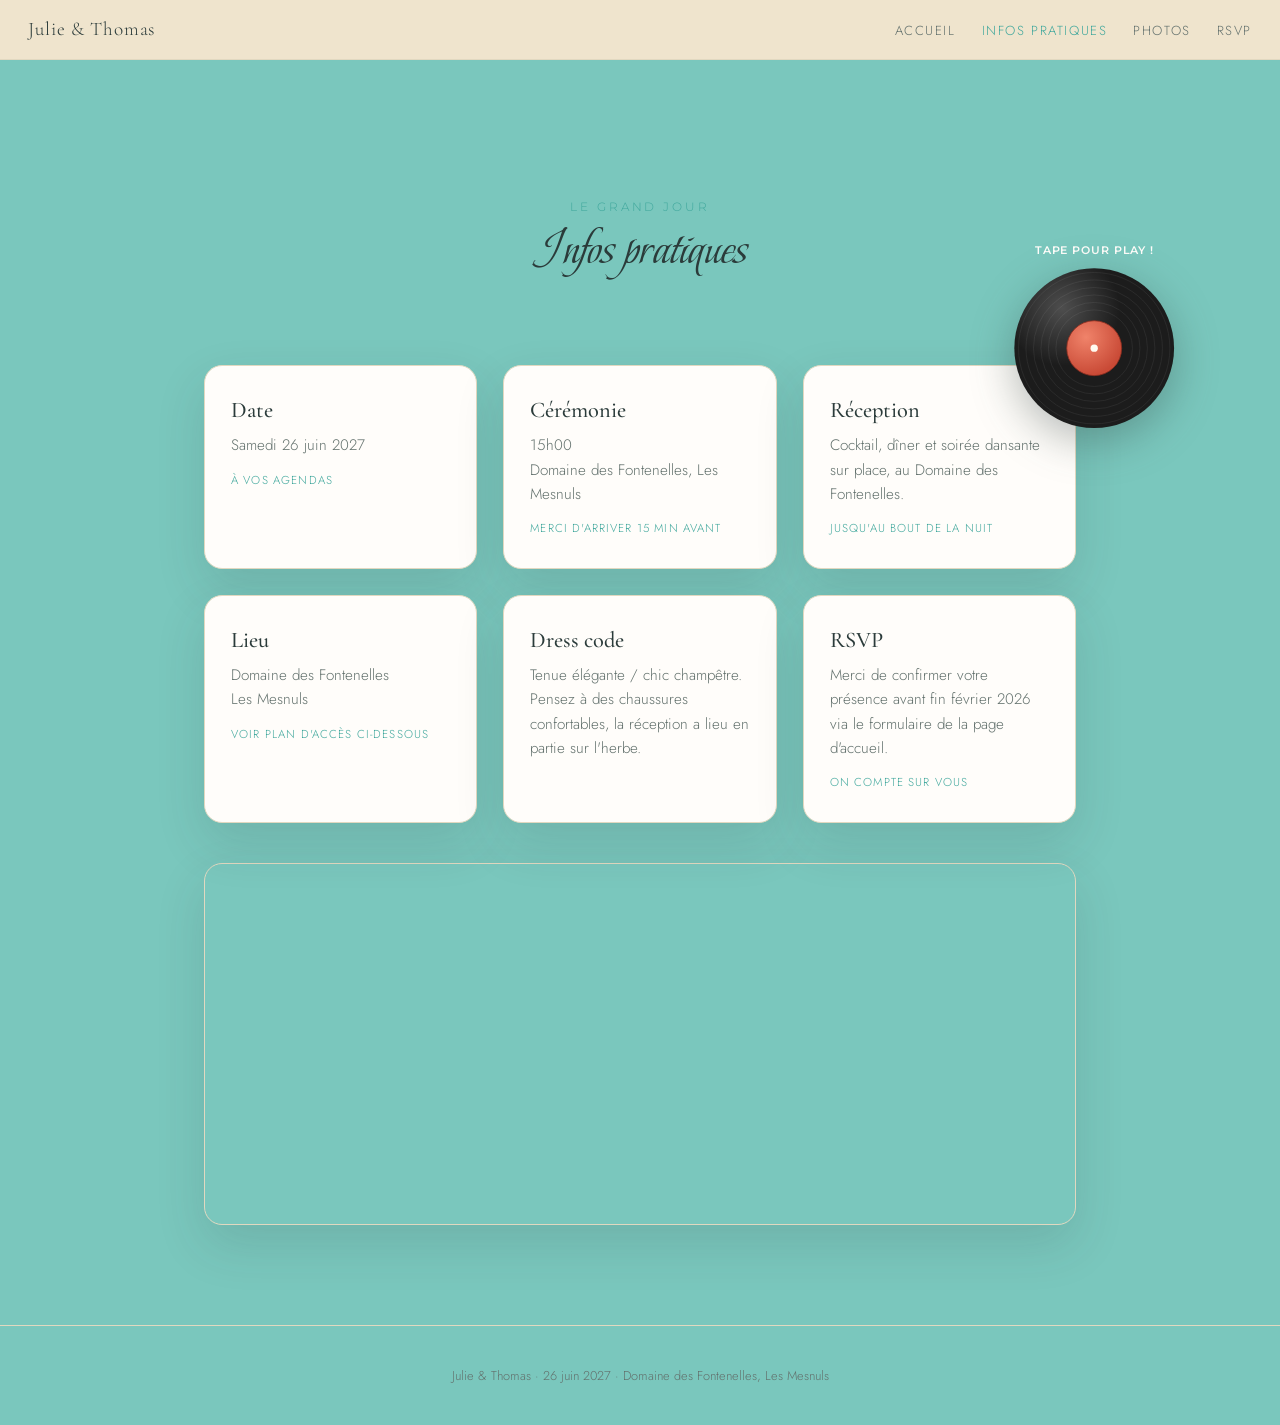
==== infos.html @ ac16d042 "Site de mariage Julie & Thomas" ====
<!DOCTYPE html>
<html lang="fr">
<head>
<meta charset="UTF-8">
<meta name="viewport" content="width=device-width, initial-scale=1.0">
<title>Infos pratiques — Julie & Thomas</title>
<link rel="stylesheet" href="css/style.css">
</head>
<body class="subpage">

<nav class="site-nav">
  <span class="brand script">Julie &amp; Thomas</span>
  <ul>
    <li><a href="index.html">Accueil</a></li>
    <li><a href="infos.html">Infos pratiques</a></li>
    <li><a href="photos.html">Photos</a></li>
    <li><a href="index.html#rsvp-card">RSVP</a></li>
  </ul>
</nav>

<header class="page-hero">
  <span class="eyebrow">Le grand jour</span>
  <h1 class="script">Infos pratiques</h1>
</header>

<main class="content-wrap">
  <div class="info-grid">
    <div class="info-card">
      <h3>Date</h3>
      <p>Samedi 26 juin 2027</p>
      <span class="tag">À vos agendas</span>
    </div>

    <div class="info-card">
      <h3>Cérémonie</h3>
      <p>15h00<br>Domaine des Fontenelles, Les Mesnuls</p>
      <span class="tag">Merci d'arriver 15 min avant</span>
    </div>

    <div class="info-card">
      <h3>Réception</h3>
      <p>Cocktail, dîner et soirée dansante sur place, au Domaine des Fontenelles.</p>
      <span class="tag">Jusqu'au bout de la nuit</span>
    </div>

    <div class="info-card">
      <h3>Lieu</h3>
      <p>Domaine des Fontenelles<br>Les Mesnuls</p>
      <span class="tag">Voir plan d'accès ci-dessous</span>
    </div>

    <div class="info-card">
      <h3>Dress code</h3>
      <p>Tenue élégante / chic champêtre. Pensez à des chaussures confortables, la réception a lieu en partie sur l'herbe.</p>
    </div>

    <div class="info-card">
      <h3>RSVP</h3>
      <p>Merci de confirmer votre présence avant fin février 2026 via le formulaire de la page d'accueil.</p>
      <span class="tag">On compte sur vous</span>
    </div>
  </div>

  <div class="map-wrap">
    <iframe
      src="https://maps.google.com/maps?q=Domaine%20des%20Fontenelles%2C%20Les%20Mesnuls&t=&z=13&ie=UTF8&iwloc=&output=embed"
      title="Plan d'accès — Domaine des Fontenelles, Les Mesnuls"
      loading="lazy"
      referrerpolicy="no-referrer-when-downgrade">
    </iframe>
  </div>
</main>

<footer class="site-footer">
  <p>Julie &amp; Thomas · 26 juin 2027 · Domaine des Fontenelles, Les Mesnuls</p>
</footer>

<!-- Lecteur musique : cliquer sur le vinyle lance/coupe la musique -->
<div class="music-player">
  <p class="vinyl-caption">Tape pour play !</p>
  <button type="button" id="vinyl-button" class="vinyl-button" aria-label="Lancer la musique">
    <svg viewBox="0 0 100 100" aria-hidden="true">
      <defs>
        <radialGradient id="vinylLabel" cx="35%" cy="30%" r="70%">
          <stop offset="0%" stop-color="#f0836a"/>
          <stop offset="100%" stop-color="#c94a36"/>
        </radialGradient>
        <radialGradient id="vinylSheen" cx="30%" cy="25%" r="60%">
          <stop offset="0%" stop-color="#ffffff" stop-opacity="0.22"/>
          <stop offset="60%" stop-color="#ffffff" stop-opacity="0"/>
        </radialGradient>
      </defs>
      <circle cx="50" cy="50" r="48" fill="#1c1c1c"/>
      <circle cx="50" cy="50" r="45.5" fill="none" stroke="#333333" stroke-width="0.4"/>
      <circle cx="50" cy="50" r="41" fill="none" stroke="#333333" stroke-width="0.4"/>
      <circle cx="50" cy="50" r="36.5" fill="none" stroke="#333333" stroke-width="0.4"/>
      <circle cx="50" cy="50" r="32" fill="none" stroke="#333333" stroke-width="0.4"/>
      <circle cx="50" cy="50" r="27.5" fill="none" stroke="#333333" stroke-width="0.4"/>
      <circle cx="50" cy="50" r="23" fill="none" stroke="#333333" stroke-width="0.4"/>
      <circle cx="50" cy="50" r="48" fill="url(#vinylSheen)"/>
      <circle cx="50" cy="50" r="16.5" fill="url(#vinylLabel)" stroke="#8f2e20" stroke-width="0.5"/>
      <circle cx="50" cy="50" r="2.2" fill="#fffaf0"/>
    </svg>
  </button>
  <!-- Déposez votre morceau dans music/song.mp3 (voir README.md) -->
  <audio id="bg-audio" loop preload="none">
    <source src="music/song.mp3" type="audio/mpeg">
  </audio>
</div>

<script src="js/script.js"></script>
</body>
</html>
---- css/style.css ----
/* ============================================================
   Site de mariage — feuille de style principale
   Palette : sable / turquoise / corail, ambiance plage & tropicale
   (inspirée frangipanier, planche de surf, esprit vacances)
   ============================================================ */

@import url('https://fonts.googleapis.com/css2?family=Abril+Fatface&family=Cormorant+Garamond:ital,wght@0,400;0,500;0,600;1,400&family=Jost:wght@300;400;500;600&family=Montserrat:wght@400;500;600&family=Beau+Rivage&display=swap');

:root {
  --bg: #7ac7bd;
  --ivory: #f8f3e7;
  --ivory-deep: #efe4cd;
  --paper: #fffdfa;
  --cream-white: #fffaf0;
  --cream-shade: #f2e9d8;
  --ink: #2b3b3a;
  --ink-soft: #63716d;
  --gold: #3fa79c;
  --gold-soft: #8fd0c6;
  --sage: #e2835c;
  --line: #e1d8c0;
  --shadow: 0 20px 50px rgba(43, 59, 58, 0.14);
  --radius: 18px;
}

* {
  box-sizing: border-box;
}

html {
  scroll-behavior: smooth;
}

body {
  margin: 0;
  min-height: 100vh;
  background: var(--bg);
  color: var(--ink);
  font-family: 'Jost', sans-serif;
  font-weight: 300;
  overflow-x: hidden;
}

h1, h2, h3 {
  font-family: 'Cormorant Garamond', serif;
  font-weight: 500;
  margin: 0;
  color: var(--ink);
}

/* Julie & Thomas ont une police "Brittany Signature" (payante, non
   disponible en CDN gratuit). Beau Rivage est utilisée en équivalent
   libre proche visuellement en attendant un éventuel fichier de police
   sous licence à héberger nous-mêmes. */
.script {
  font-family: 'Beau Rivage', cursive;
  line-height: 1;
}

p {
  margin: 0;
  color: var(--ink-soft);
}

a {
  color: inherit;
}

img {
  max-width: 100%;
  display: block;
}

.hidden {
  display: none !important;
}

.eyebrow {
  font-family: 'Montserrat', sans-serif;
  text-transform: uppercase;
  letter-spacing: 0.25em;
  font-size: 0.72rem;
  color: var(--gold);
}

.btn {
  display: inline-block;
  padding: 14px 34px;
  border-radius: 999px;
  border: 1px solid var(--gold);
  background: transparent;
  color: var(--ink);
  font-family: 'Jost', sans-serif;
  font-size: 0.95rem;
  letter-spacing: 0.08em;
  text-transform: uppercase;
  cursor: pointer;
  transition: background 0.25s ease, color 0.25s ease, transform 0.2s ease;
}
.btn:hover {
  background: var(--gold);
  color: #fff;
  transform: translateY(-1px);
}
.btn-solid {
  background: var(--gold);
  color: #fff;
}
.btn-solid:hover {
  background: var(--ink);
  border-color: var(--ink);
}
.btn:disabled {
  opacity: 0.6;
  cursor: default;
  transform: none;
}

/* ---------------- Navigation ---------------- */
.site-nav {
  position: fixed;
  top: 0;
  left: 0;
  right: 0;
  z-index: 40;
  display: flex;
  align-items: center;
  justify-content: space-between;
  padding: 18px 28px;
  background: rgba(250, 246, 239, 0.85);
  backdrop-filter: blur(6px);
  border-bottom: 1px solid var(--line);
  opacity: 0;
  transform: translateY(-12px);
  pointer-events: none;
  transition: opacity 0.5s ease, transform 0.5s ease;
}
.site-nav.visible {
  opacity: 1;
  transform: translateY(0);
  pointer-events: auto;
}
.site-nav .brand {
  font-family: 'Cormorant Garamond', serif;
  font-size: 1.2rem;
  letter-spacing: 0.05em;
}
.site-nav ul {
  list-style: none;
  display: flex;
  gap: 26px;
  margin: 0;
  padding: 0;
}
.site-nav a {
  text-decoration: none;
  font-size: 0.82rem;
  letter-spacing: 0.12em;
  text-transform: uppercase;
  color: var(--ink-soft);
  transition: color 0.2s ease;
}
.site-nav a:hover,
.site-nav a.active {
  color: var(--gold);
}
.nav-toggle {
  display: none;
}

/* Pages other than index always show nav immediately */
body.subpage .site-nav {
  opacity: 1;
  transform: none;
  pointer-events: auto;
  position: static;
  backdrop-filter: none;
  background: var(--ivory-deep);
}
body.subpage {
  padding-top: 0;
}

/* ================= ENVELOPE SCREEN ================= */
#envelope-screen {
  min-height: 100vh;
  display: flex;
  align-items: center;
  justify-content: center;
  padding: 40px 20px;
  text-align: center;
}

.envelope-wrap {
  display: flex;
  flex-direction: column;
  align-items: center;
  gap: 22px;
}
.envelope-wrap .eyebrow {
  color: var(--paper);
}

/* Style "Bright Sunlist" (payant, Letterena Studios) : Abril Fatface en
   équivalent libre proche (empattements épais façon slab/didone). */
.couple-names {
  font-family: 'Abril Fatface', 'Cormorant Garamond', serif;
  font-weight: 400;
  font-size: clamp(2rem, 5.2vw, 3.1rem);
  letter-spacing: 0.01em;
}

.envelope-scene {
  position: relative;
  perspective: 1800px;
  width: 500px;
  max-width: 90vw;
}

.envelope {
  position: relative;
  z-index: 3;
  width: 100%;
  /* Ratio de la photo d'enveloppe fermée par défaut ; passe au ratio de
     la composition ouverte (plus grande, quasi carrée) une fois ouverte. */
  aspect-ratio: 577 / 433;
  transition: aspect-ratio 0.5s ease 0.3s;
  cursor: pointer;
}
.envelope.open {
  aspect-ratio: 1227 / 1282;
}

/* Enveloppe ouverte : posée en-dessous, révélée par le balayage de la
   fermée. object-fit:contain car les deux photos n'ont pas le même ratio. */
.envelope-photo-open {
  position: absolute;
  inset: 0;
  width: 100%;
  height: 100%;
  object-fit: contain;
  z-index: 1;
  /* Invisible tant que l'enveloppe n'est pas ouverte (pas seulement
     masquée derrière la fermée, qui peut avoir de fines marges
     transparentes laissant deviner ce qu'il y a dessous). */
  opacity: 0;
  transition: opacity 0.6s ease 0.2s;
}
.envelope.open .envelope-photo-open {
  opacity: 1;
}

/* Vraie photo d'enveloppe fermée (fond détouré), balayée à l'ouverture */
.envelope-photo {
  position: absolute;
  inset: 0;
  width: 100%;
  height: 100%;
  object-fit: contain;
  z-index: 2;
  clip-path: inset(0 0 0 0%);
  transition: clip-path 0.85s cubic-bezier(0.6, 0.2, 0.2, 1);
}
.envelope.open .envelope-photo {
  clip-path: inset(0 0 0 100%);
}

/* Sceau de cire doré (vraie photo détourée), posé sur la pointe du rabat */
.envelope-badge {
  position: absolute;
  top: 58%;
  left: 50%;
  transform: translate(-50%, -50%);
  width: 88px;
  height: auto;
  filter: drop-shadow(0 6px 12px rgba(43, 59, 58, 0.3));
  z-index: 5;
  transition: opacity 0.4s ease, transform 0.4s ease;
}
.envelope.open .envelope-badge {
  opacity: 0;
  transform: translate(-50%, -50%) scale(0.9);
}

.envelope-hint {
  font-family: 'Montserrat', sans-serif;
  font-size: 0.82rem;
  letter-spacing: 0.14em;
  text-transform: uppercase;
  color: var(--paper);
  animation: pulse 2.4s ease-in-out infinite;
}
@keyframes pulse {
  0%, 100% { opacity: 0.55; }
  50% { opacity: 1; }
}

/* Flèche indiquant qu'il faut scroller, affichée une fois l'enveloppe
   ouverte (à la place du texte "Cliquez sur l'enveloppe") */
.scroll-cue {
  width: 40px;
  height: 24px;
  opacity: 0;
  pointer-events: none;
  transition: opacity 0.5s ease;
}
.scroll-cue.visible {
  opacity: 1;
  animation: bounce 1.6s ease-in-out infinite;
}
@keyframes bounce {
  0%, 100% { transform: translateY(0); }
  50% { transform: translateY(8px); }
}

/* ================= INVITATION SCREEN ================= */
#invitation-screen {
  display: flex;
  flex-direction: column;
  align-items: center;
  gap: 32px;
  padding: 50px 20px 80px;
  opacity: 0;
  transform: translateY(24px);
  transition: opacity 0.8s ease, transform 0.8s ease;
}
#invitation-screen.visible {
  opacity: 1;
  transform: translateY(0);
}

/* ---- Motifs décoratifs (frangipanier / planche de surf) ---- */
.deco-flower {
  opacity: 0.9;
}
.deco-flower--top {
  margin-bottom: -6px;
}
.deco-flower--corner-tl,
.deco-flower--corner-br {
  position: absolute;
  opacity: 0.5;
}
.deco-flower--corner-tl {
  top: -8px;
  left: -8px;
  transform: rotate(-18deg);
}
.deco-flower--corner-br {
  bottom: -8px;
  right: -8px;
  transform: rotate(160deg);
}
.deco-surfboard {
  display: block;
  margin: 0 auto 10px;
  opacity: 0.85;
}

/* ================= RSVP (fusionné avec le faire-part) ================= */
.rsvp-card {
  position: relative;
  overflow: hidden;
  background: var(--paper);
  border: 1px solid var(--line);
  border-radius: var(--radius);
  box-shadow: var(--shadow);
  padding: 50px 40px;
  max-width: 540px;
  width: 100%;
}
.rsvp-card h2 {
  text-align: center;
  font-size: 2.2rem;
}
.rsvp-card > p.eyebrow {
  text-align: center;
  display: block;
}
.rsvp-intro {
  text-align: center;
  margin: 10px 0 28px;
}

.field {
  margin-bottom: 20px;
}
.field label {
  display: block;
  font-size: 0.78rem;
  letter-spacing: 0.08em;
  text-transform: uppercase;
  color: var(--ink-soft);
  margin-bottom: 8px;
}
.field input[type="text"],
.field input[type="email"],
.field input[type="number"],
.field textarea {
  width: 100%;
  padding: 12px 14px;
  border: 1px solid var(--line);
  border-radius: 10px;
  background: var(--ivory);
  font-family: 'Jost', sans-serif;
  font-size: 0.95rem;
  color: var(--ink);
}
.field textarea {
  resize: vertical;
  min-height: 90px;
}
.field input:focus,
.field textarea:focus {
  outline: none;
  border-color: var(--gold);
}

.radio-group {
  display: flex;
  gap: 14px;
  flex-wrap: wrap;
}
.radio-option {
  flex: 1;
  min-width: 160px;
}
.radio-option input {
  position: absolute;
  opacity: 0;
  pointer-events: none;
}
.radio-option label {
  display: block;
  text-align: center;
  padding: 12px 10px;
  border: 1px solid var(--line);
  border-radius: 10px;
  cursor: pointer;
  font-size: 0.88rem;
  letter-spacing: 0.03em;
  text-transform: none;
  transition: all 0.2s ease;
  color: var(--ink);
}
.radio-option input:checked + label {
  border-color: var(--gold);
  background: var(--ivory-deep);
  color: var(--gold);
}

.field-hidden {
  max-height: 0;
  overflow: hidden;
  opacity: 0;
  margin-bottom: 0;
  transition: all 0.35s ease;
}
.field-hidden.show {
  max-height: 200px;
  opacity: 1;
  margin-bottom: 20px;
}

.honeypot {
  position: absolute;
  left: -9999px;
  opacity: 0;
}

.form-actions {
  text-align: center;
  margin-top: 8px;
}

.form-note {
  text-align: center;
  font-size: 0.78rem;
  margin-top: 14px;
  color: var(--ink-soft);
}

.success-msg,
.error-msg {
  text-align: center;
  padding: 30px 10px 10px;
}
.success-msg h3 {
  font-size: 1.8rem;
  margin-bottom: 10px;
}
.error-msg {
  color: #a13f3f;
}

/* ================= SUBPAGES (infos / photos) ================= */
.page-hero {
  padding: 140px 20px 60px;
  text-align: center;
}
.page-hero .eyebrow {
  display: block;
  margin-bottom: 10px;
}
.page-hero h1 {
  font-size: clamp(2.2rem, 5vw, 3.2rem);
}

.content-wrap {
  max-width: 920px;
  margin: 0 auto;
  padding: 0 24px 100px;
}

.info-grid {
  display: grid;
  grid-template-columns: repeat(auto-fit, minmax(240px, 1fr));
  gap: 26px;
  margin-top: 30px;
}
.info-card {
  background: var(--paper);
  border: 1px solid var(--line);
  border-radius: var(--radius);
  padding: 30px 26px;
  box-shadow: var(--shadow);
}
.info-card h3 {
  font-size: 1.4rem;
  margin-bottom: 10px;
}
.info-card p {
  font-size: 0.95rem;
  line-height: 1.6;
}
.info-card .tag {
  display: inline-block;
  margin-top: 14px;
  font-size: 0.72rem;
  letter-spacing: 0.1em;
  text-transform: uppercase;
  color: var(--gold);
}

.map-wrap {
  margin-top: 40px;
  border-radius: var(--radius);
  overflow: hidden;
  border: 1px solid var(--line);
  box-shadow: var(--shadow);
}
.map-wrap iframe {
  width: 100%;
  height: 360px;
  border: 0;
  display: block;
}

.gallery-grid {
  display: grid;
  grid-template-columns: repeat(auto-fill, minmax(220px, 1fr));
  gap: 18px;
  margin-top: 30px;
}
.gallery-item {
  aspect-ratio: 1 / 1;
  border-radius: 14px;
  overflow: hidden;
  background: linear-gradient(135deg, var(--ivory-deep), var(--gold-soft));
  display: flex;
  align-items: center;
  justify-content: center;
  border: 1px solid var(--line);
}
.gallery-item img {
  width: 100%;
  height: 100%;
  object-fit: cover;
}
.gallery-placeholder-text {
  font-family: 'Cormorant Garamond', serif;
  font-style: italic;
  color: var(--ink-soft);
  font-size: 0.9rem;
  text-align: center;
  padding: 10px;
}

.gallery-empty {
  text-align: center;
  padding: 60px 20px;
  color: var(--ink-soft);
  font-style: italic;
}

.site-footer {
  text-align: center;
  padding: 40px 20px;
  font-size: 0.8rem;
  color: var(--ink-soft);
  border-top: 1px solid var(--line);
}

/* ================= RESPONSIVE ================= */
@media (max-width: 560px) {
  .site-nav {
    padding: 14px 18px;
  }
  .site-nav ul {
    gap: 14px;
  }
  .site-nav a {
    font-size: 0.7rem;
  }
  .rsvp-card {
    padding: 40px 24px;
  }
  .page-hero {
    padding: 110px 20px 40px;
  }
}

/* ================= LECTEUR MUSIQUE (VINYLE) =================
   Coordonnées calées sur la capture fournie : vinyle posé dans la marge
   droite, au niveau du titre, sans toucher l'enveloppe. */
.music-player {
  position: fixed;
  top: 27vh;
  right: 8vw;
  z-index: 60;
  display: flex;
  flex-direction: column;
  align-items: center;
  gap: 0;
}

@media (max-width: 560px) {
  .music-player {
    top: 14vh;
    right: 6vw;
  }
}

.vinyl-button {
  width: clamp(64px, 13vw, 170px);
  height: clamp(64px, 13vw, 170px);
  padding: 0;
  border: none;
  background: none;
  cursor: pointer;
  border-radius: 50%;
  filter: drop-shadow(0 12px 22px rgba(43, 59, 58, 0.35));
}
.vinyl-button:focus-visible {
  outline: 2px solid var(--gold);
  outline-offset: 3px;
}

.vinyl-button svg {
  width: 100%;
  height: 100%;
  display: block;
  animation: vinylSpin 4.5s linear infinite;
  animation-play-state: paused;
}
.vinyl-button.playing svg {
  animation-play-state: running;
}

@keyframes vinylSpin {
  to {
    transform: rotate(360deg);
  }
}

/* Texte courbé sous le vinyle, suit la même courbure que le disque
   (rayon proche de celui du disque, tracé droite→gauche : c'est le seul
   sens qui donne un texte lisible à l'endroit sur un arc du bas). */
.vinyl-caption {
  font-family: 'Montserrat', sans-serif;
  font-weight: 600;
  font-size: 0.7rem;
  letter-spacing: 0.08em;
  text-transform: uppercase;
  color: var(--paper);
  text-align: center;
  margin-bottom: 8px;
  max-width: clamp(64px, 13vw, 170px);
}
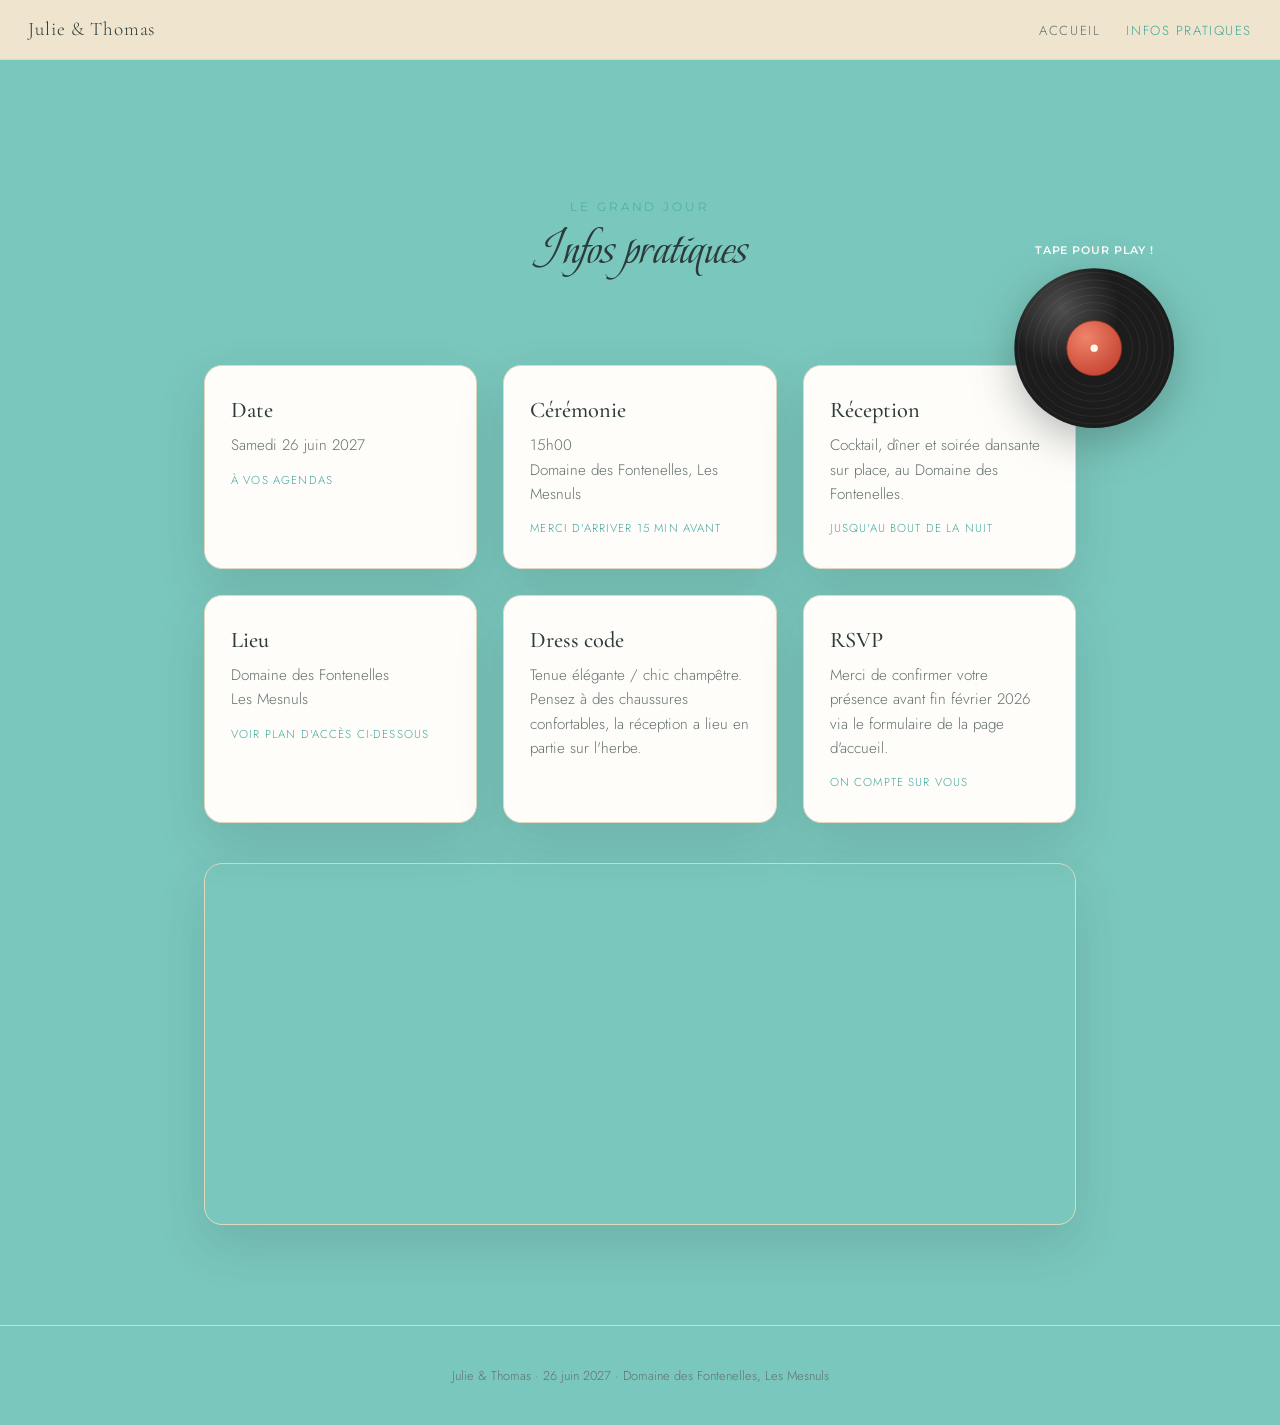
==== commit 881385fa: "Retirer Photos et RSVP du menu de navigation" ====
--- a/infos.html
+++ b/infos.html
@@ -13,8 +13,6 @@
   <ul>
     <li><a href="index.html">Accueil</a></li>
     <li><a href="infos.html">Infos pratiques</a></li>
-    <li><a href="photos.html">Photos</a></li>
-    <li><a href="index.html#rsvp-card">RSVP</a></li>
   </ul>
 </nav>
 
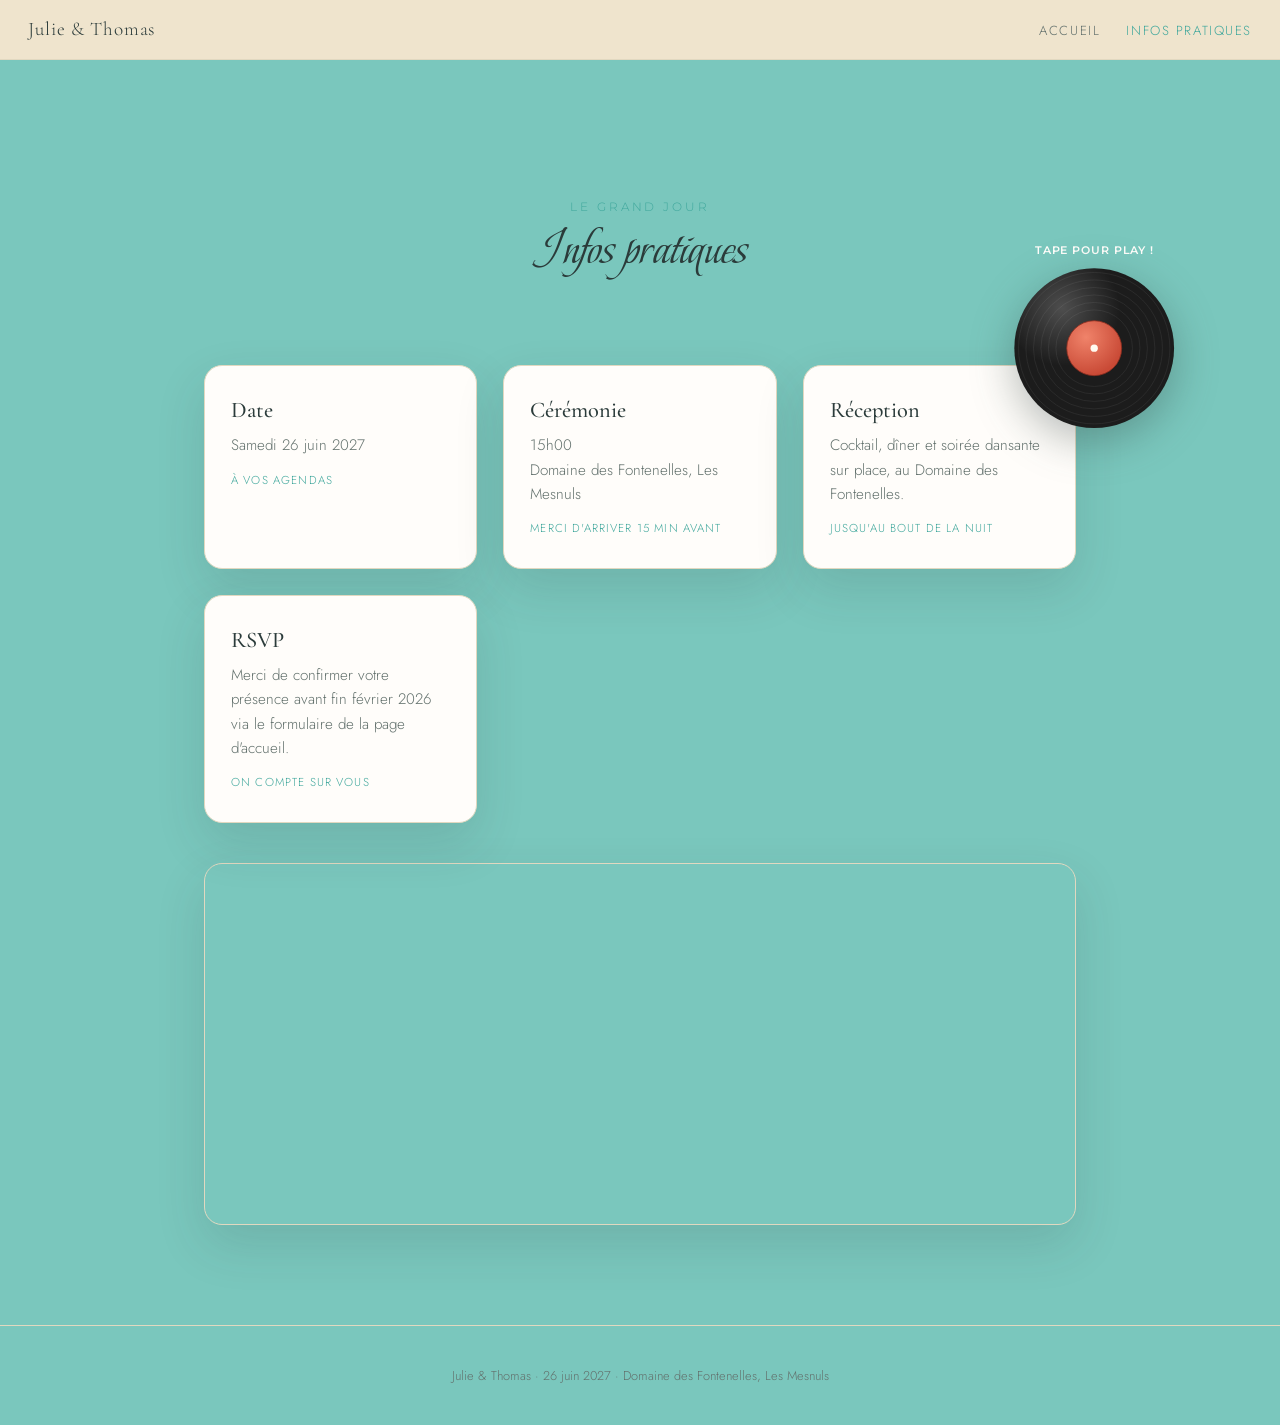
==== commit c90595f8: "Retirer les blocs Lieu et Dress code de la page infos pratiques" ====
--- a/infos.html
+++ b/infos.html
@@ -39,17 +39,6 @@
       <h3>Réception</h3>
       <p>Cocktail, dîner et soirée dansante sur place, au Domaine des Fontenelles.</p>
       <span class="tag">Jusqu'au bout de la nuit</span>
-    </div>
-
-    <div class="info-card">
-      <h3>Lieu</h3>
-      <p>Domaine des Fontenelles<br>Les Mesnuls</p>
-      <span class="tag">Voir plan d'accès ci-dessous</span>
-    </div>
-
-    <div class="info-card">
-      <h3>Dress code</h3>
-      <p>Tenue élégante / chic champêtre. Pensez à des chaussures confortables, la réception a lieu en partie sur l'herbe.</p>
     </div>
 
     <div class="info-card">
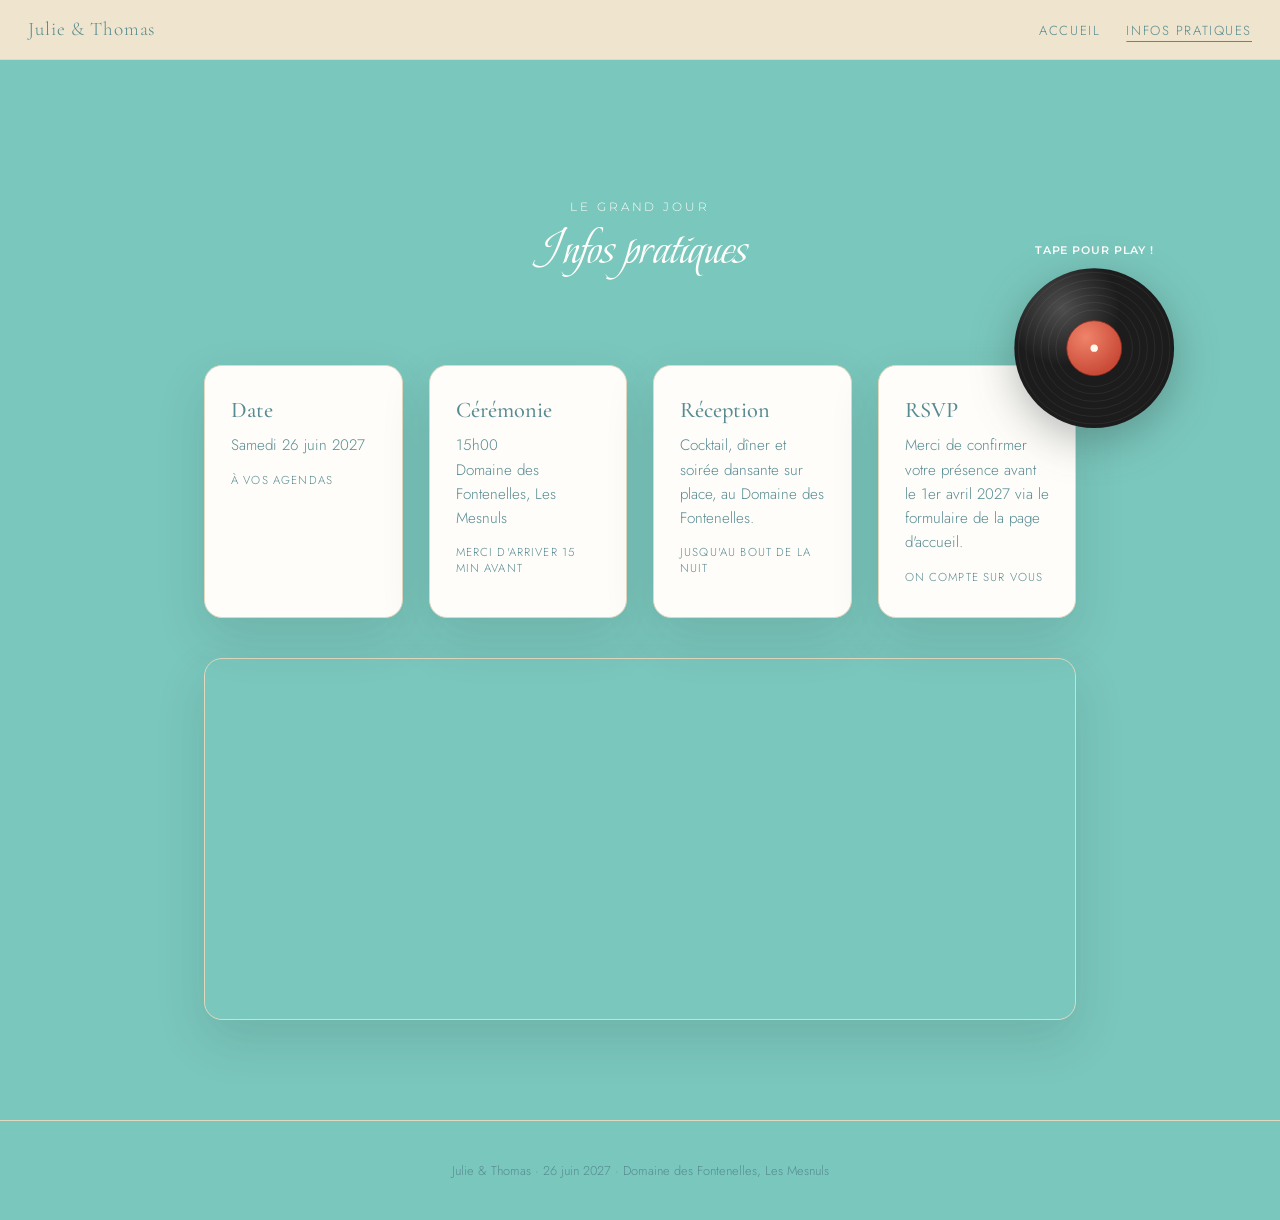
==== commit 75c7151f: "Accueil en vidéo plein écran, RSVP compact qui apparaît après 5 s, couleur #568b91, date limite 1er " ====
--- a/infos.html
+++ b/infos.html
@@ -43,7 +43,7 @@
 
     <div class="info-card">
       <h3>RSVP</h3>
-      <p>Merci de confirmer votre présence avant fin février 2026 via le formulaire de la page d'accueil.</p>
+      <p>Merci de confirmer votre présence avant le 1er avril 2027 via le formulaire de la page d'accueil.</p>
       <span class="tag">On compte sur vous</span>
     </div>
   </div>
--- a/css/style.css
+++ b/css/style.css
@@ -13,9 +13,9 @@
   --paper: #fffdfa;
   --cream-white: #fffaf0;
   --cream-shade: #f2e9d8;
-  --ink: #2b3b3a;
-  --ink-soft: #63716d;
-  --gold: #3fa79c;
+  --ink: #568b91;
+  --ink-soft: #568b91;
+  --gold: #568b91;
   --gold-soft: #8fd0c6;
   --sage: #e2835c;
   --line: #e1d8c0;
@@ -107,8 +107,8 @@
   color: #fff;
 }
 .btn-solid:hover {
-  background: var(--ink);
-  border-color: var(--ink);
+  background: #46757b;
+  border-color: #46757b;
 }
 .btn:disabled {
   opacity: 0.6;
@@ -130,14 +130,8 @@
   background: rgba(250, 246, 239, 0.85);
   backdrop-filter: blur(6px);
   border-bottom: 1px solid var(--line);
-  opacity: 0;
-  transform: translateY(-12px);
-  pointer-events: none;
-  transition: opacity 0.5s ease, transform 0.5s ease;
-}
-.site-nav.visible {
+  /* Bandeau toujours visible, dès l'arrivée sur le site */
   opacity: 1;
-  transform: translateY(0);
   pointer-events: auto;
 }
 .site-nav .brand {
@@ -163,6 +157,10 @@
 .site-nav a:hover,
 .site-nav a.active {
   color: var(--gold);
+}
+.site-nav a.active {
+  text-decoration: underline;
+  text-underline-offset: 6px;
 }
 .nav-toggle {
   display: none;
@@ -505,6 +503,11 @@
 .page-hero h1 {
   font-size: clamp(2.2rem, 5vw, 3.2rem);
 }
+/* Titres posés directement sur le fond turquoise : en crème pour rester lisibles */
+.page-hero h1,
+.page-hero .eyebrow {
+  color: var(--paper);
+}
 
 .content-wrap {
   max-width: 920px;
@@ -514,7 +517,7 @@
 
 .info-grid {
   display: grid;
-  grid-template-columns: repeat(auto-fit, minmax(240px, 1fr));
+  grid-template-columns: repeat(auto-fit, minmax(190px, 1fr));
   gap: 26px;
   margin-top: 30px;
 }
@@ -688,3 +691,197 @@
   max-width: clamp(64px, 13vw, 170px);
 }
 
+
+/* ================= VIDÉO PLEIN ÉCRAN + RSVP ================= */
+#video-intro {
+  position: fixed;
+  inset: 0;
+  background: #000;
+  z-index: 0;
+}
+#intro-video {
+  width: 100%;
+  height: 100%;
+  object-fit: cover;
+}
+.sound-button {
+  position: absolute;
+  bottom: 20px;
+  left: 20px;
+  z-index: 2;
+  padding: 10px 18px;
+  border: 1px solid rgba(255, 255, 255, 0.7);
+  border-radius: 999px;
+  background: rgba(0, 0, 0, 0.35);
+  color: #fff;
+  font: inherit;
+  font-size: 0.8rem;
+  letter-spacing: 0.08em;
+  text-transform: uppercase;
+  cursor: pointer;
+}
+/* Le formulaire flotte au centre de la vidéo, avec défilement si l'écran est petit */
+#invitation-screen {
+  position: fixed;
+  inset: 0;
+  z-index: 30;
+  overflow-y: auto;
+  justify-content: flex-start;
+  padding: 80px 16px 40px;
+  background: rgba(0, 0, 0, 0.45);
+}
+#invitation-screen .rsvp-card {
+  margin: auto;
+  flex-shrink: 0; /* la carte garde sa hauteur complète : on défile pour voir le bouton */
+}
+body:not(.subpage) .site-footer {
+  display: none;
+}
+
+/* Apparition du formulaire : léger balayage de gauche à droite sur fond qui s'éclaircit */
+#invitation-screen {
+  transform: none;
+  transition: opacity 1.2s ease;
+}
+#invitation-screen .rsvp-card {
+  clip-path: inset(0 100% 0 0 round var(--radius));
+  transition: clip-path 1.6s cubic-bezier(0.22, 0.61, 0.36, 1) 0.2s;
+}
+#invitation-screen.visible .rsvp-card {
+  clip-path: inset(0 0 0 0 round var(--radius));
+}
+@media (prefers-reduced-motion: reduce) {
+  #invitation-screen,
+  #invitation-screen .rsvp-card {
+    transition-duration: 0.01s;
+  }
+}
+
+/* ================= RSVP COMPACT : tout visible d'un coup, sans défiler ================= */
+#invitation-screen {
+  padding: 66px 12px 12px;
+}
+#invitation-screen .rsvp-card {
+  padding: 22px 28px 18px;
+  max-width: 500px;
+}
+#invitation-screen .rsvp-card > p.eyebrow {
+  font-size: 0.68rem;
+  margin: 0;
+}
+#invitation-screen .rsvp-card h2 {
+  font-size: 2.1rem !important;
+  line-height: 1.1;
+  margin: 4px 0 0;
+}
+#invitation-screen .rsvp-intro {
+  font-size: 0.9rem;
+  line-height: 1.35;
+  margin: 4px 0 14px;
+}
+#invitation-screen .field {
+  margin-bottom: 11px;
+}
+#invitation-screen .field.field-hidden.show {
+  margin-bottom: 11px;
+}
+#invitation-screen .field label {
+  font-size: 0.68rem;
+  margin-bottom: 4px;
+}
+#invitation-screen .field input[type="text"],
+#invitation-screen .field input[type="email"],
+#invitation-screen .field input[type="number"],
+#invitation-screen .field textarea {
+  padding: 8px 12px;
+  font-size: 0.9rem;
+}
+#invitation-screen .field textarea {
+  min-height: 0;
+  height: 50px;
+  resize: none;
+}
+#invitation-screen .radio-group {
+  flex-wrap: nowrap;
+  gap: 10px;
+}
+#invitation-screen .radio-option {
+  min-width: 0;
+}
+#invitation-screen .radio-option label {
+  padding: 9px 6px;
+  font-size: 0.82rem;
+}
+#invitation-screen .form-actions {
+  margin-top: 4px;
+}
+#invitation-screen .form-actions .btn {
+  padding: 11px 30px;
+  font-size: 0.9rem;
+}
+#invitation-screen .form-note {
+  font-size: 0.68rem;
+  margin-top: 8px;
+}
+@media (max-width: 560px) {
+  #invitation-screen .rsvp-card {
+    padding: 18px 18px 14px;
+  }
+  #invitation-screen .rsvp-intro {
+    font-size: 0.85rem;
+  }
+  #invitation-screen .field {
+    margin-bottom: 9px;
+  }
+  #invitation-screen .field textarea {
+    height: 42px;
+  }
+}
+@media (max-height: 740px) {
+  #invitation-screen {
+    padding-top: 58px;
+    padding-bottom: 8px;
+  }
+  #invitation-screen .rsvp-card {
+    padding-top: 12px;
+    padding-bottom: 10px;
+  }
+  #invitation-screen .rsvp-card h2 {
+    font-size: 1.7rem !important;
+  }
+  #invitation-screen .rsvp-intro {
+    font-size: 0.8rem;
+    margin-bottom: 8px;
+  }
+  #invitation-screen .field,
+  #invitation-screen .field.field-hidden.show {
+    margin-bottom: 6px;
+  }
+  #invitation-screen .field label {
+    margin-bottom: 2px;
+  }
+  #invitation-screen .field input[type="text"],
+  #invitation-screen .field input[type="email"] {
+    padding: 6px 12px;
+  }
+  #invitation-screen .field textarea {
+    height: 34px;
+    padding: 6px 12px;
+  }
+  #invitation-screen .radio-option label {
+    padding: 7px 6px;
+  }
+  #invitation-screen .form-actions .btn {
+    padding: 8px 26px;
+  }
+  #invitation-screen .form-note {
+    margin-top: 5px;
+  }
+}
+
+/* Phrases d'accroche du formulaire en noir */
+#invitation-screen .rsvp-card > p.eyebrow,
+#invitation-screen .rsvp-intro,
+#invitation-screen .form-note {
+  color: #111;
+}
